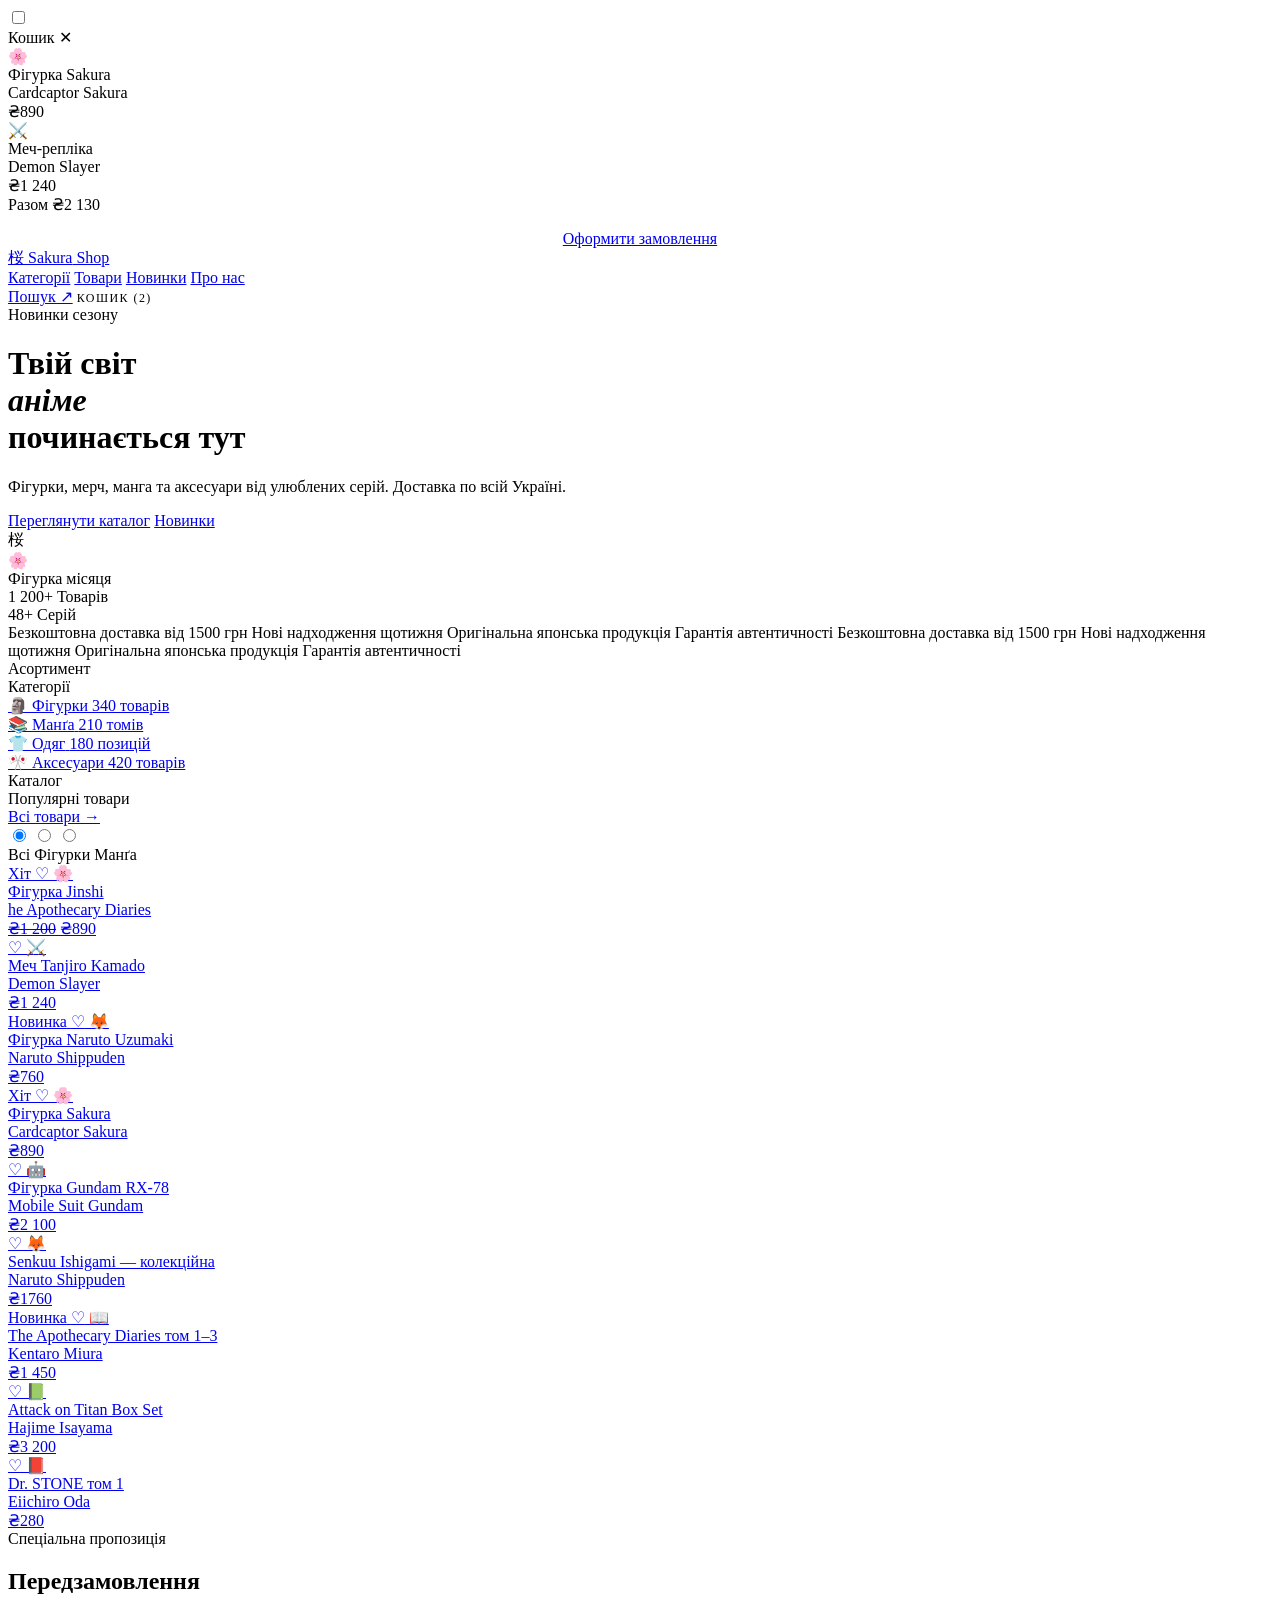
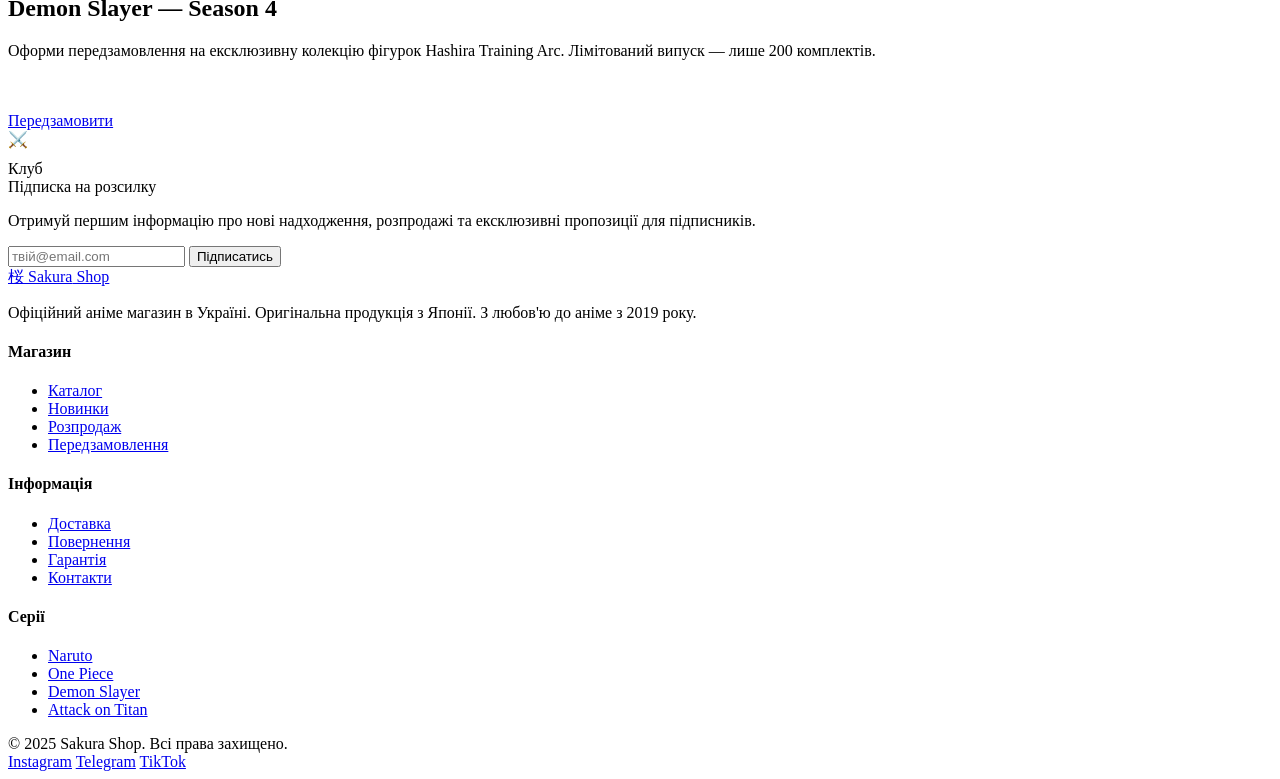
==== index.html @ bc4afb94 "Update navigation links in index.html" ====
<!DOCTYPE html>
<html lang="uk">

<head>
  <meta charset="UTF-8">
  <meta name="viewport" content="width=device-width, initial-scale=1.0">
  <title>Sakura Shop — аніме магазин</title>
  <link
    href="https://fonts.googleapis.com/css2?family=Shippori+Mincho:wght@400;700&family=Montserrat:wght@300;400;500&display=swap"
    rel="stylesheet">
    <link rel="stylesheet" rel="style.css">


</head>
<body>

  <!-- Cart toggle -->
  <input type="checkbox" class="cart-toggle" id="cartToggle">
  <div class="cart-overlay">
    <div class="cart-drawer">
      <div class="cart-header">
        <span class="cart-title">Кошик</span>
        <label for="cartToggle" class="cart-close" style="cursor:pointer;">✕</label>
      </div>
      <div class="cart-item">
        <div class="cart-item-img">🌸</div>
        <div class="cart-item-info">
          <div class="cart-item-name">Фігурка Sakura</div>
          <div class="cart-item-series">Cardcaptor Sakura</div>
          <div class="cart-item-price">₴890</div>
        </div>
      </div>
      <div class="cart-item">
        <div class="cart-item-img">⚔️</div>
        <div class="cart-item-info">
          <div class="cart-item-name">Меч-репліка</div>
          <div class="cart-item-series">Demon Slayer</div>
          <div class="cart-item-price">₴1 240</div>
        </div>
      </div>
      <div class="cart-total">
        <span>Разом</span>
        <span>₴2 130</span>
      </div>
      <a href="#" class="btn-primary" style="width:100%;text-align:center;display:block;margin-top:1rem;">Оформити
        замовлення</a>
    </div>
  </div>

  <!-- HEADER -->
  <header>
    <a href="index.html" class="logo">桜 <span>Sakura</span> Shop</a>
    <nav>
      <a href="#categories">Категорії</a>
      <a href="products.html">Товари</a>
      <a href="new.htnml">Новинки</a>
      <a href="#">Про нас</a>
    </nav>
    <div class="nav-icon">
      <a href="#">Пошук ↗</a>
      <label for="cartToggle" style="cursor:pointer;font-size:0.75rem;letter-spacing:0.12em;text-transform:uppercase;color:var(--fog);transition:color 0.3s;" data-tip="2 товари">
      Кошик (2)
    </label>
    </div>
  </header>

  <!-- HERO -->
  <div class="hero">
    <div class="hero-text">
      <span class="hero-label">Новинки сезону</span>
      <h1 class="hero-title">Твій світ<br><em>аніме</em><br>починається тут</h1>
      <p class="hero-sub">Фігурки, мерч, мангa та аксесуари від улюблених серій. Доставка по всій Україні.</p>
      <div>
        <a href="#products" class="btn-primary">Переглянути каталог</a>
        <a href="#new" class="btn-outline">Новинки</a>
      </div>
    </div>
    <div class="hero-visual">
      <span class="hero-bg-text">桜</span>
      <div class="hero-card">
        <div class="hero-product-img">🌸</div>
        <div class="hero-product-label">Фігурка місяця</div>
      </div>
      <div class="hero-stats">
        <div class="stat">
          <span class="stat-num">1 200+</span>
          <span class="stat-lbl">Товарів</span>
        </div>
        <div class="stat">
          <span class="stat-num">48+</span>
          <span class="stat-lbl">Серій</span>
        </div>
      </div>
    </div>
  </div>

  <!-- MARQUEE -->
  <div class="marquee-wrap">
    <div class="marquee-track">
      <span class="marquee-item"><span class="marquee-dot"></span>Безкоштовна доставка від 1500 грн</span>
      <span class="marquee-item"><span class="marquee-dot"></span>Нові надходження щотижня</span>
      <span class="marquee-item"><span class="marquee-dot"></span>Оригінальна японська продукція</span>
      <span class="marquee-item"><span class="marquee-dot"></span>Гарантія автентичності</span>
      <span class="marquee-item"><span class="marquee-dot"></span>Безкоштовна доставка від 1500 грн</span>
      <span class="marquee-item"><span class="marquee-dot"></span>Нові надходження щотижня</span>
      <span class="marquee-item"><span class="marquee-dot"></span>Оригінальна японська продукція</span>
      <span class="marquee-item"><span class="marquee-dot"></span>Гарантія автентичності</span>
    </div>
  </div>

  <!-- CATEGORIES -->
  <section id="categories">
    <div class="section-label">Асортимент</div>
    <div class="section-title">Категорії</div>
    <div class="categories-grid">
      <a href="#" class="cat-card">
        <div class="cat-overlay"></div>
        <span class="cat-emoji">🗿</span>
        <span class="cat-name">Фігурки</span>
        <span class="cat-count">340 товарів</span>
      </a>
      <a href="#" class="cat-card">
        <div class="cat-overlay"></div>
        <span class="cat-emoji">📚</span>
        <span class="cat-name">Манґа</span>
        <span class="cat-count">210 томів</span>
      </a>
      <a href="#" class="cat-card">
        <div class="cat-overlay"></div>
        <span class="cat-emoji">👕</span>
        <span class="cat-name">Одяг</span>
        <span class="cat-count">180 позицій</span>
      </a>
      <a href="#" class="cat-card">
        <div class="cat-overlay"></div>
        <span class="cat-emoji">🎌</span>
        <span class="cat-name">Аксесуари</span>
        <span class="cat-count">420 товарів</span>
      </a>
    </div>
  </section>

  <!-- PRODUCTS with TABS (CSS only) -->
  <section id="products" class="products-section">
    <div class="products-header">
      <div>
        <div class="section-label">Каталог</div>
        <div class="section-title">Популярні товари</div>
      </div>
      <a href="#" class="see-all">Всі товари →</a>
    </div>

    <input type="radio" name="tabs" id="tab1" class="tab-radio" checked>
    <input type="radio" name="tabs" id="tab2" class="tab-radio">
    <input type="radio" name="tabs" id="tab3" class="tab-radio">

    <div class="tabs-nav">
      <label for="tab1" class="tab-label lbl1">Всі</label>
      <label for="tab2" class="tab-label lbl2">Фігурки</label>
      <label for="tab3" class="tab-label lbl3">Манґа</label>
    </div>

    <div class="tab-content">
      <!-- TAB 1 -->
      <div class="tab-panel panel1">
        <a href="#" class="product-card">
          <div class="product-img">
            <span class="product-badge">Хіт</span>
            <span class="product-wishlist">♡</span>
            🌸
          </div>
          <div class="product-name">Фігурка Jinshi</div>
          <div class="product-series">he Apothecary Diaries</div>
          <div class="product-price"><s>₴1 200</s> ₴890</div>
        </a>
        <a href="#" class="product-card">
          <div class="product-img">
            <span class="product-wishlist">♡</span>
            ⚔️
          </div>
          <div class="product-name">Меч Tanjiro Kamado</div>
          <div class="product-series">Demon Slayer</div>
          <div class="product-price">₴1 240</div>
        </a>
        <a href="#" class="product-card">
          <div class="product-img">
            <span class="product-badge">Новинка</span>
            <span class="product-wishlist">♡</span>
            🦊
          </div>
          <div class="product-name">Фігурка Naruto Uzumaki</div>
          <div class="product-series">Naruto Shippuden</div>
          <div class="product-price">₴760</div>
        </a>
      </div>
      <!-- TAB 2 -->
      <div class="tab-panel panel2">
        <a href="#" class="product-card">
          <div class="product-img">
            <span class="product-badge">Хіт</span>
            <span class="product-wishlist">♡</span>
            🌸
          </div>
          <div class="product-name">Фігурка Sakura</div>
          <div class="product-series">Cardcaptor Sakura</div>
          <div class="product-price">₴890</div>
        </a>
        <a href="#" class="product-card">
          <div class="product-img">
            <span class="product-wishlist">♡</span>
            🤖
          </div>
          <div class="product-name">Фігурка Gundam RX-78</div>
          <div class="product-series">Mobile Suit Gundam</div>
          <div class="product-price">₴2 100</div>
        </a>
        <a href="#" class="product-card">
          <div class="product-img">
            <span class="product-wishlist">♡</span>
            🦊
          </div>
          <div class="product-name">Senkuu Ishigami — колекційна</div>
          <div class="product-series">Naruto Shippuden</div>
          <div class="product-price">₴1760</div>
        </a>
      </div>
      <!-- TAB 3 -->
      <div class="tab-panel panel3">
        <a href="#" class="product-card">
          <div class="product-img">
            <span class="product-badge">Новинка</span>
            <span class="product-wishlist">♡</span>
            📖
          </div>
          <div class="product-name">The Apothecary Diaries том 1–3</div>
          <div class="product-series">Kentaro Miura</div>
          <div class="product-price">₴1 450</div>
        </a>
        <a href="#" class="product-card">
          <div class="product-img">
            <span class="product-wishlist">♡</span>
            📗
          </div>
          <div class="product-name">Attack on Titan Box Set</div>
          <div class="product-series">Hajime Isayama</div>
          <div class="product-price">₴3 200</div>
        </a>
        <a href="#" class="product-card">
          <div class="product-img">
            <span class="product-wishlist">♡</span>
            📕
          </div>
          <div class="product-name">Dr. STONE том 1</div>
          <div class="product-series">Eiichiro Oda</div>
          <div class="product-price">₴280</div>
        </a>
      </div>
    </div>
  </section>

  <!-- BANNER -->
  <div class="banner" id="new">
    <div>
      <div class="banner-label">Спеціальна пропозиція</div>
      <h2 class="banner-title">Передзамовлення<br>Demon Slayer — Season 4</h2>
      <p class="banner-sub">Оформи передзамовлення на ексклюзивну колекцію фігурок Hashira Training Arc. Лімітований
        випуск — лише 200 комплектів.</p>
      <br><br>
      <a href="#" class="btn-light">Передзамовити</a>
    </div>
    <div class="banner-right">
      <span class="banner-emoji">⚔️</span>
      <div style="font-size:0.65rem;letter-spacing:0.2em;text-transform:uppercase;color:rgba(255,255,255,0.4);">
        Залишилось 87 місць</div>
    </div>
  </div>

  <!-- NEWSLETTER -->
  <div class="newsletter">
    <div class="section-label">Клуб</div>
    <div class="section-title">Підписка на розсилку</div>
    <p>Отримуй першим інформацію про нові надходження, розпродажі та ексклюзивні пропозиції для підписників.</p>
    <div class="email-row">
      <input type="email" placeholder="твій@email.com">
      <button type="button">Підписатись</button>
    </div>
  </div>

  <!-- FOOTER -->
  <footer>
    <div class="footer-grid">
      <div class="footer-brand">
        <a href="#" class="logo">桜 <span>Sakura</span> Shop</a>
        <p class="footer-desc">Офіційний аніме магазин в Україні. Оригінальна продукція з Японії. З любов'ю до аніме з
          2019 року.</p>
      </div>
      <div class="footer-col">
        <h4>Магазин</h4>
        <ul>
          <li><a href="#">Каталог</a></li>
          <li><a href="#">Новинки</a></li>
          <li><a href="#">Розпродаж</a></li>
          <li><a href="#">Передзамовлення</a></li>
        </ul>
      </div>
      <div class="footer-col">
        <h4>Інформація</h4>
        <ul>
          <li><a href="#">Доставка</a></li>
          <li><a href="#">Повернення</a></li>
          <li><a href="#">Гарантія</a></li>
          <li><a href="#">Контакти</a></li>
        </ul>
      </div>
      <div class="footer-col">
        <h4>Серії</h4>
        <ul>
          <li><a href="#">Naruto</a></li>
          <li><a href="#">One Piece</a></li>
          <li><a href="#">Demon Slayer</a></li>
          <li><a href="#">Attack on Titan</a></li>
        </ul>
      </div>
    </div>
    <div class="footer-bottom">
      <span>© 2025 Sakura Shop. Всі права захищено.</span>
      <div class="socials">
        <a href="#">Instagram</a>
        <a href="#">Telegram</a>
        <a href="#">TikTok</a>
      </div>
    </div>
  </footer>


</body>

</html>
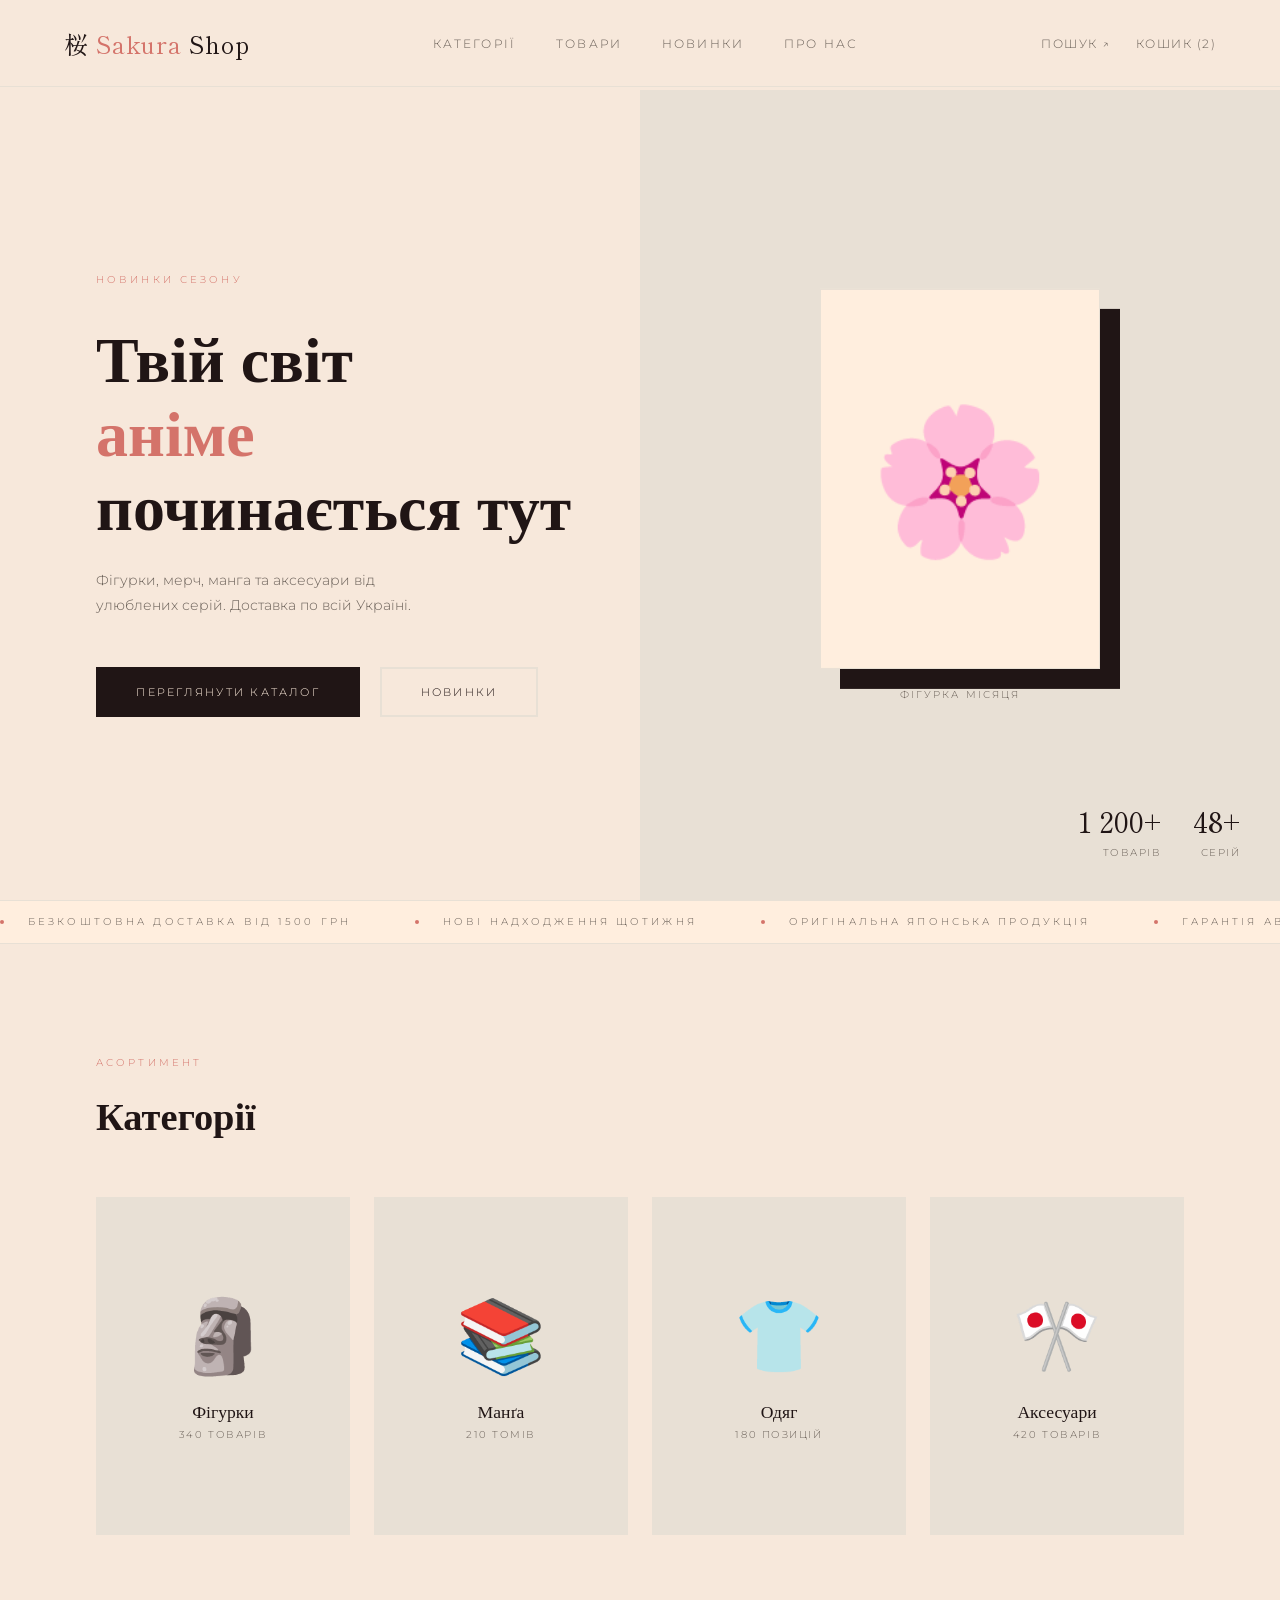
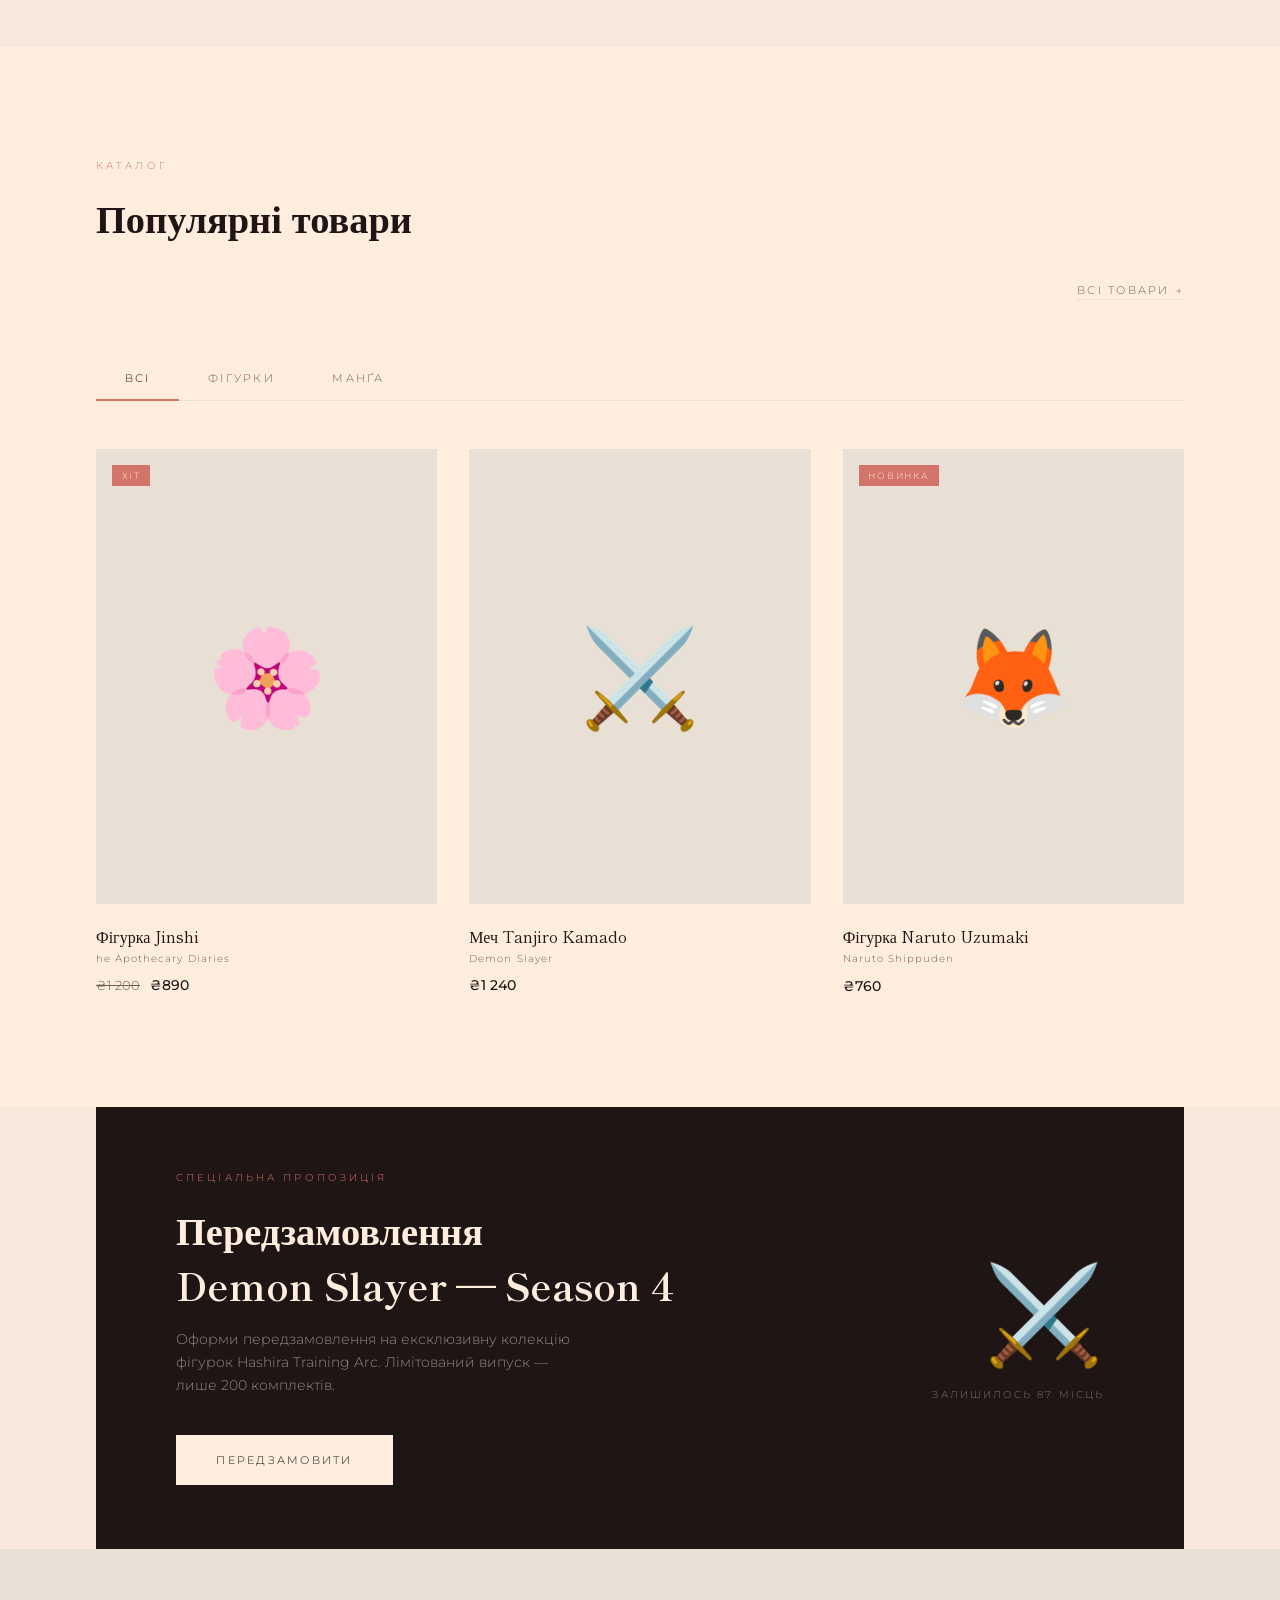
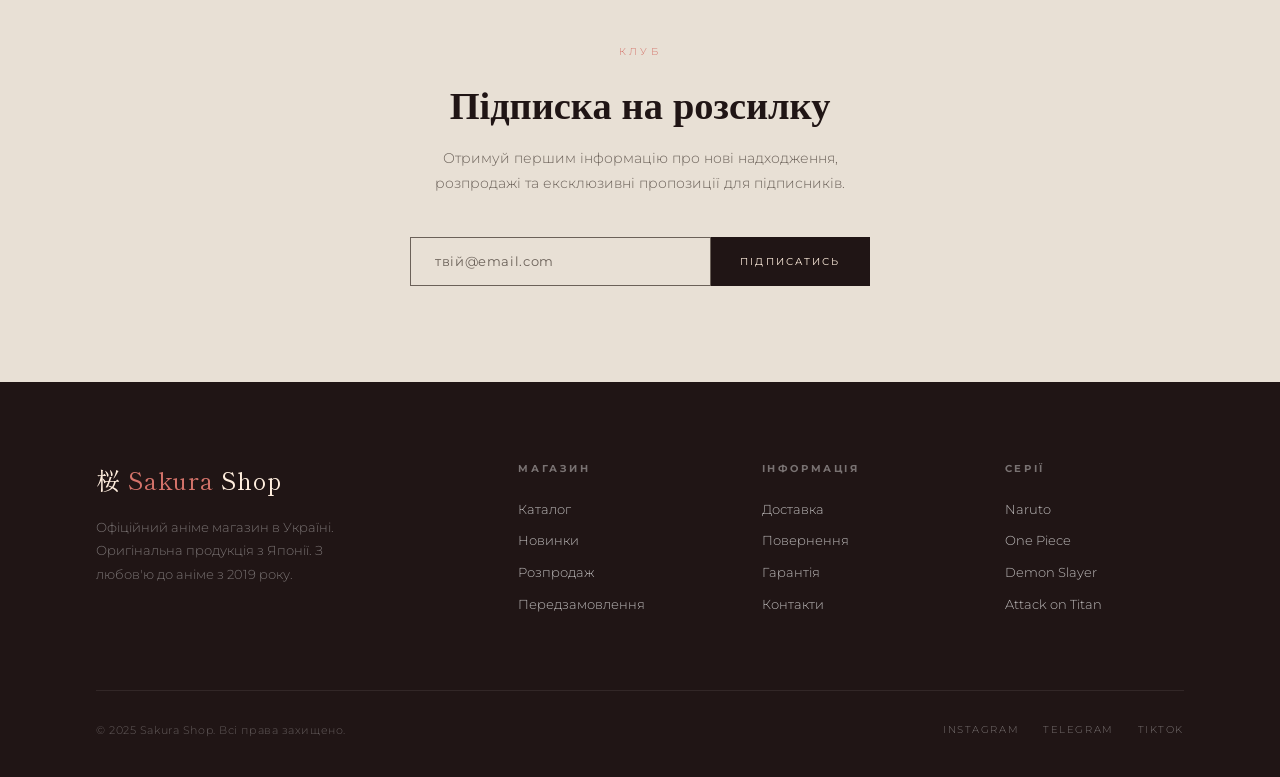
==== commit 1c25eec4: "Update index.html" ====
--- a/index.html
+++ b/index.html
@@ -8,7 +8,7 @@
   <link
     href="https://fonts.googleapis.com/css2?family=Shippori+Mincho:wght@400;700&family=Montserrat:wght@300;400;500&display=swap"
     rel="stylesheet">
-    <link rel="stylesheet" rel="style.css">
+    <link rel="stylesheet" href="style.css">
 
 
 </head>
@@ -53,7 +53,7 @@
     <nav>
       <a href="#categories">Категорії</a>
       <a href="products.html">Товари</a>
-      <a href="new.htnml">Новинки</a>
+      <a href="news.html">Новинки</a>
       <a href="#">Про нас</a>
     </nav>
     <div class="nav-icon">
--- a/style.css
+++ b/style.css
@@ -0,0 +1,1044 @@
+body {
+    font-family: sans-serif;
+}
+  :root {
+      --ink: #201515;
+      --paper: #f7e8db;
+      --dust: #e8e0d5;
+      --blush: #d4736a;
+      --fog: #6b6159;
+      --white: #ffeede;
+    }
+
+    *,
+    *::before,
+    *::after {
+      box-sizing: border-box;
+      margin: 0;
+      padding: 0;
+    }
+
+    html {
+      scroll-behavior: smooth;
+    }
+
+    body {
+      background: var(--paper);
+      color: var(--ink);
+      font-family: 'Montserrat', sans-serif;
+      font-weight: 300;
+      overflow-x: hidden;
+    }
+
+
+
+    /* ─── HEADER ─── */
+    header {
+      position: fixed;
+      top: 0;
+      left: 0;
+      right: 0;
+      z-index: 100;
+      display: flex;
+      align-items: center;
+      justify-content: space-between;
+      padding: 1.6rem 4rem;
+      background: var(--paper);
+      border-bottom: 1px solid var(--dust);
+      animation: fadeDown 0.8s ease both;
+    }
+
+    .logo {
+      font-family: 'Shippori Mincho', serif;
+      font-size: 1.5rem;
+      letter-spacing: 0.04em;
+      color: var(--ink);
+      text-decoration: none;
+    }
+
+    .logo span {
+      color: var(--blush);
+    }
+
+    nav {
+      display: flex;
+      gap: 2.5rem;
+      list-style: none;
+    }
+
+    nav a {
+      font-size: 0.75rem;
+      letter-spacing: 0.18em;
+      text-transform: uppercase;
+      color: var(--fog);
+      text-decoration: none;
+      position: relative;
+      transition: color 0.3s;
+    }
+
+    nav a::after {
+      content: '';
+      position: absolute;
+      bottom: -2px;
+      left: 0;
+      width: 0;
+      height: 1px;
+      background: var(--blush);
+      transition: width 0.3s ease;
+    }
+
+    nav a:hover {
+      color: var(--ink);
+    }
+
+    nav a:hover::after {
+      width: 100%;
+    }
+
+    .nav-icon {
+      display: flex;
+      align-items: center;
+      gap: 1.6rem;
+    }
+
+    .nav-icon a {
+      color: var(--fog);
+      text-decoration: none;
+      font-size: 0.75rem;
+      letter-spacing: 0.12em;
+      text-transform: uppercase;
+      transition: color 0.3s;
+    }
+
+    .nav-icon a:hover {
+      color: var(--blush);
+    }
+
+    /* ─── HERO ─── */
+    .hero {
+      min-height: 100vh;
+      display: grid;
+      grid-template-columns: 1fr 1fr;
+      padding-top: 90px;
+    }
+
+    .hero-text {
+      display: flex;
+      flex-direction: column;
+      justify-content: center;
+      padding: 6rem 4rem 6rem 6rem;
+      animation: fadeLeft 1s ease 0.3s both;
+    }
+
+    .hero-label {
+      font-size: 0.65rem;
+      letter-spacing: 0.3em;
+      text-transform: uppercase;
+      color: var(--blush);
+      margin-bottom: 2rem;
+    }
+
+    .hero-title {
+      font-family: 'Shippori Mincho', serif;
+      font-size: clamp(2.8rem, 5vw, 5rem);
+      line-height: 1.15;
+      font-weight: 700;
+      margin-bottom: 1.8rem;
+    }
+
+    .hero-title em {
+      font-style: normal;
+      color: var(--blush);
+    }
+
+    .hero-sub {
+      font-size: 0.88rem;
+      line-height: 1.8;
+      color: var(--fog);
+      max-width: 360px;
+      margin-bottom: 3rem;
+    }
+
+    .btn-primary {
+      display: inline-block;
+      background: var(--ink);
+      color: var(--white);
+      padding: 1rem 2.4rem;
+      font-size: 0.7rem;
+      letter-spacing: 0.2em;
+      text-transform: uppercase;
+      text-decoration: none;
+      border: 2px solid var(--ink);
+      transition: background 0.3s, color 0.3s;
+    }
+
+    .btn-primary:hover {
+      background: transparent;
+      color: var(--ink);
+    }
+
+    .btn-outline {
+      display: inline-block;
+      background: transparent;
+      color: var(--ink);
+      padding: 1rem 2.4rem;
+      font-size: 0.7rem;
+      letter-spacing: 0.2em;
+      text-transform: uppercase;
+      text-decoration: none;
+      border: 2px solid var(--dust);
+      margin-left: 1rem;
+      transition: border-color 0.3s;
+    }
+
+    .btn-outline:hover {
+      border-color: var(--ink);
+    }
+
+    .hero-visual {
+      position: relative;
+      overflow: hidden;
+      background: var(--dust);
+      animation: fadeRight 1s ease 0.3s both;
+    }
+
+    .hero-bg-text {
+      position: absolute;
+      font-family: 'Shippori Mincho', serif;
+      font-size: 22vw;
+      color: var(--paper);
+      opacity: 0.5;
+      top: 50%;
+      left: 50%;
+      transform: translate(-50%, -50%);
+      white-space: nowrap;
+      pointer-events: none;
+      user-select: none;
+      z-index: 0;
+    }
+
+    .hero-card {
+      position: absolute;
+      top: 50%;
+      left: 50%;
+      transform: translate(-50%, -50%);
+      z-index: 2;
+      text-align: center;
+    }
+
+    .hero-product-img {
+      width: 280px;
+      height: 380px;
+      background: var(--white);
+      border: 1px solid var(--dust);
+      display: flex;
+      align-items: center;
+      justify-content: center;
+      font-size: 9rem;
+      box-shadow: 20px 20px 0 var(--ink);
+      animation: float 4s ease-in-out infinite;
+    }
+
+    .hero-product-label {
+      margin-top: 1.2rem;
+      font-size: 0.65rem;
+      letter-spacing: 0.2em;
+      text-transform: uppercase;
+      color: var(--fog);
+    }
+
+    .hero-stats {
+      position: absolute;
+      bottom: 2.5rem;
+      right: 2.5rem;
+      display: flex;
+      gap: 2rem;
+      z-index: 3;
+    }
+
+    .stat {
+      text-align: right;
+    }
+
+    .stat-num {
+      font-family: 'Shippori Mincho', serif;
+      font-size: 1.8rem;
+      color: var(--ink);
+      display: block;
+    }
+
+    .stat-lbl {
+      font-size: 0.6rem;
+      letter-spacing: 0.15em;
+      text-transform: uppercase;
+      color: var(--fog);
+    }
+
+    /* ─── MARQUEE ─── */
+    .marquee-wrap {
+      border-top: 1px solid var(--dust);
+      border-bottom: 1px solid var(--dust);
+      overflow: hidden;
+      padding: 0.9rem 0;
+      background: var(--white);
+    }
+
+    .marquee-track {
+      display: flex;
+      gap: 4rem;
+      animation: marquee 22s linear infinite;
+      width: max-content;
+    }
+
+    .marquee-item {
+      font-size: 0.65rem;
+      letter-spacing: 0.3em;
+      text-transform: uppercase;
+      color: var(--fog);
+      white-space: nowrap;
+      display: flex;
+      align-items: center;
+      gap: 1.5rem;
+    }
+
+    .marquee-dot {
+      width: 4px;
+      height: 4px;
+      background: var(--blush);
+      border-radius: 50%;
+      flex-shrink: 0;
+    }
+
+    /* ─── CATEGORIES ─── */
+    section {
+      padding: 7rem 6rem;
+    }
+
+    .section-label {
+      font-size: 0.65rem;
+      letter-spacing: 0.3em;
+      text-transform: uppercase;
+      color: var(--blush);
+      margin-bottom: 1rem;
+    }
+
+    .section-title {
+      font-family: 'Shippori Mincho', serif;
+      font-size: clamp(1.8rem, 3vw, 2.8rem);
+      margin-bottom: 3.5rem;
+      font-weight: 700;
+    }
+
+    .categories-grid {
+      display: grid;
+      grid-template-columns: repeat(4, 1fr);
+      gap: 1.5rem;
+    }
+
+    .cat-card {
+      position: relative;
+      aspect-ratio: 3/4;
+      background: var(--dust);
+      overflow: hidden;
+      display: flex;
+      flex-direction: column;
+      align-items: center;
+      justify-content: center;
+      text-decoration: none;
+      color: var(--ink);
+      border: 1px solid transparent;
+      transition: border-color 0.4s, box-shadow 0.4s;
+    }
+
+    .cat-card:hover {
+      border-color: var(--ink);
+      box-shadow: 8px 8px 0 var(--ink);
+    }
+
+    .cat-emoji {
+      font-size: 4.5rem;
+      margin-bottom: 1.2rem;
+      transition: transform 0.4s cubic-bezier(0.34, 1.56, 0.64, 1);
+    }
+
+    .cat-card:hover .cat-emoji {
+      transform: scale(1.15) translateY(-6px);
+    }
+
+    .cat-name {
+      font-family: 'Shippori Mincho', serif;
+      font-size: 1.1rem;
+      margin-bottom: 0.3rem;
+    }
+
+    .cat-count {
+      font-size: 0.65rem;
+      letter-spacing: 0.15em;
+      text-transform: uppercase;
+      color: var(--fog);
+    }
+
+    .cat-overlay {
+      position: absolute;
+      inset: 0;
+      background: var(--ink);
+      opacity: 0;
+      transition: opacity 0.4s;
+    }
+
+    .cat-card:hover .cat-overlay {
+      opacity: 0.04;
+    }
+
+    /* ─── PRODUCTS ─── */
+    .products-section {
+      background: var(--white);
+    }
+
+    .products-header {
+      display: flex;
+      align-items: flex-end;
+      justify-content: space-between;
+      margin-bottom: 3.5rem;
+    }
+
+    .see-all {
+      font-size: 0.7rem;
+      letter-spacing: 0.2em;
+      text-transform: uppercase;
+      color: var(--fog);
+      text-decoration: none;
+      border-bottom: 1px solid var(--dust);
+      padding-bottom: 2px;
+      transition: color 0.3s, border-color 0.3s;
+    }
+
+    .see-all:hover {
+      color: var(--blush);
+      border-color: var(--blush);
+    }
+
+    .products-grid {
+      display: grid;
+      grid-template-columns: repeat(3, 1fr);
+      gap: 2rem;
+    }
+
+    .product-card {
+      text-decoration: none;
+      color: var(--ink);
+      display: block;
+    }
+
+    .product-img {
+      aspect-ratio: 3/4;
+      background: var(--dust);
+      display: flex;
+      align-items: center;
+      justify-content: center;
+      font-size: 6rem;
+      margin-bottom: 1.2rem;
+      overflow: hidden;
+      position: relative;
+      transition: box-shadow 0.4s;
+    }
+
+    .product-card:hover .product-img {
+      box-shadow: 6px 6px 0 var(--ink);
+    }
+
+    .product-badge {
+      position: absolute;
+      top: 1rem;
+      left: 1rem;
+      background: var(--blush);
+      color: var(--white);
+      font-size: 0.55rem;
+      letter-spacing: 0.2em;
+      text-transform: uppercase;
+      padding: 0.3rem 0.6rem;
+    }
+
+    .product-wishlist {
+      position: absolute;
+      top: 1rem;
+      right: 1rem;
+      width: 34px;
+      height: 34px;
+      background: var(--white);
+      border: 1px solid var(--dust);
+      display: flex;
+      align-items: center;
+      justify-content: center;
+      font-size: 1rem;
+      opacity: 0;
+      transition: opacity 0.3s;
+    }
+
+    .product-card:hover .product-wishlist {
+      opacity: 1;
+    }
+
+    .product-name {
+      font-family: 'Shippori Mincho', serif;
+      font-size: 1rem;
+      margin-bottom: 0.3rem;
+    }
+
+    .product-series {
+      font-size: 0.65rem;
+      letter-spacing: 0.1em;
+      color: var(--fog);
+      margin-bottom: 0.7rem;
+    }
+
+    .product-price {
+      font-size: 0.9rem;
+      font-weight: 500;
+    }
+
+    .product-price s {
+      color: var(--fog);
+      font-weight: 300;
+      margin-right: 0.4rem;
+      font-size: 0.8rem;
+    }
+
+    /* ─── TABS (CSS ONLY) ─── */
+    .tabs-wrap {
+      margin-bottom: 3rem;
+    }
+
+    .tab-radio {
+      display: none;
+    }
+
+    .tabs-nav {
+      display: flex;
+      gap: 0;
+      border-bottom: 1px solid var(--dust);
+      margin-bottom: 3rem;
+    }
+
+    .tab-label {
+      font-size: 0.7rem;
+      letter-spacing: 0.2em;
+      text-transform: uppercase;
+      padding: 0.9rem 1.8rem;
+      cursor: pointer;
+      color: var(--fog);
+      border-bottom: 2px solid transparent;
+      margin-bottom: -1px;
+      transition: color 0.3s;
+    }
+
+    #tab1:checked~.tabs-nav .lbl1,
+    #tab2:checked~.tabs-nav .lbl2,
+    #tab3:checked~.tabs-nav .lbl3 {
+      color: var(--ink);
+      border-bottom-color: var(--blush);
+    }
+
+    .tab-panel {
+      display: none;
+    }
+
+    #tab1:checked~.tab-content .panel1,
+    #tab2:checked~.tab-content .panel2,
+    #tab3:checked~.tab-content .panel3 {
+      display: grid;
+      grid-template-columns: repeat(3, 1fr);
+      gap: 2rem;
+    }
+
+    /* ─── BANNER ─── */
+    .banner {
+      margin: 0 6rem;
+      background: var(--ink);
+      color: var(--white);
+      display: grid;
+      grid-template-columns: 1fr auto;
+      align-items: center;
+      padding: 4rem 5rem;
+      gap: 3rem;
+    }
+
+    .banner-label {
+      font-size: 0.65rem;
+      letter-spacing: 0.3em;
+      text-transform: uppercase;
+      color: var(--blush);
+      margin-bottom: 1rem;
+    }
+
+    .banner-title {
+      font-family: 'Shippori Mincho', serif;
+      font-size: clamp(1.6rem, 3vw, 2.5rem);
+      margin-bottom: 1rem;
+      font-weight: 700;
+    }
+
+    .banner-sub {
+      font-size: 0.85rem;
+      color: rgba(255, 255, 255, 0.5);
+      line-height: 1.7;
+      max-width: 400px;
+    }
+
+    .banner-right {
+      text-align: right;
+    }
+
+    .banner-emoji {
+      font-size: 6rem;
+      display: block;
+      margin-bottom: 1rem;
+    }
+
+    .btn-light {
+      display: inline-block;
+      background: var(--white);
+      color: var(--ink);
+      padding: 1rem 2.4rem;
+      font-size: 0.7rem;
+      letter-spacing: 0.2em;
+      text-transform: uppercase;
+      text-decoration: none;
+      border: 2px solid var(--white);
+      transition: background 0.3s, color 0.3s;
+    }
+
+    .btn-light:hover {
+      background: transparent;
+      color: var(--white);
+    }
+
+    /* ─── NEWSLETTER ─── */
+    .newsletter {
+      text-align: center;
+      background: var(--dust);
+      padding: 6rem 4rem;
+    }
+
+    .newsletter .section-title {
+      margin-bottom: 1rem;
+    }
+
+    .newsletter p {
+      color: var(--fog);
+      font-size: 0.88rem;
+      line-height: 1.8;
+      max-width: 420px;
+      margin: 0 auto 2.5rem;
+    }
+
+    .email-row {
+      display: flex;
+      max-width: 460px;
+      margin: 0 auto;
+    }
+
+    .email-row input {
+      flex: 1;
+      padding: 1rem 1.5rem;
+      border: 1px solid var(--fog);
+      background: transparent;
+      font-family: 'Montserrat', sans-serif;
+      font-size: 0.8rem;
+      color: var(--ink);
+      outline: none;
+      transition: border-color 0.3s;
+    }
+
+    .email-row input:focus {
+      border-color: var(--ink);
+    }
+
+    .email-row input::placeholder {
+      color: var(--fog);
+      letter-spacing: 0.05em;
+    }
+
+    .email-row button {
+      padding: 1rem 1.8rem;
+      background: var(--ink);
+      color: var(--white);
+      border: 1px solid var(--ink);
+      font-family: 'Montserrat', sans-serif;
+      font-size: 0.65rem;
+      letter-spacing: 0.2em;
+      text-transform: uppercase;
+      cursor: pointer;
+      transition: background 0.3s, color 0.3s;
+    }
+
+    .email-row button:hover {
+      background: var(--blush);
+      border-color: var(--blush);
+    }
+
+    /* ─── FOOTER ─── */
+    footer {
+      background: var(--ink);
+      color: var(--white);
+      padding: 5rem 6rem 2.5rem;
+    }
+
+    .footer-grid {
+      display: grid;
+      grid-template-columns: 2fr 1fr 1fr 1fr;
+      gap: 4rem;
+      margin-bottom: 4rem;
+    }
+
+    .footer-brand .logo {
+      color: var(--white);
+    }
+
+    .footer-desc {
+      font-size: 0.82rem;
+      color: rgba(255, 255, 255, 0.4);
+      line-height: 1.8;
+      margin-top: 1.2rem;
+      max-width: 240px;
+    }
+
+    .footer-col h4 {
+      font-size: 0.65rem;
+      letter-spacing: 0.25em;
+      text-transform: uppercase;
+      color: rgba(255, 255, 255, 0.4);
+      margin-bottom: 1.5rem;
+    }
+
+    .footer-col ul {
+      list-style: none;
+    }
+
+    .footer-col ul li {
+      margin-bottom: 0.8rem;
+    }
+
+    .footer-col ul a {
+      font-size: 0.82rem;
+      color: rgba(255, 255, 255, 0.7);
+      text-decoration: none;
+      transition: color 0.3s;
+    }
+
+    .footer-col ul a:hover {
+      color: var(--blush);
+    }
+
+    .footer-bottom {
+      display: flex;
+      align-items: center;
+      justify-content: space-between;
+      padding-top: 2rem;
+      border-top: 1px solid rgba(255, 255, 255, 0.08);
+      font-size: 0.7rem;
+      color: rgba(255, 255, 255, 0.3);
+      letter-spacing: 0.05em;
+    }
+
+    .socials {
+      display: flex;
+      gap: 1.5rem;
+    }
+
+    .socials a {
+      color: rgba(255, 255, 255, 0.4);
+      text-decoration: none;
+      font-size: 0.65rem;
+      letter-spacing: 0.15em;
+      text-transform: uppercase;
+      transition: color 0.3s;
+    }
+
+    .socials a:hover {
+      color: var(--blush);
+    }
+
+    /* ─── SCROLLBAR ─── */
+    ::-webkit-scrollbar {
+      width: 4px;
+    }
+
+    ::-webkit-scrollbar-track {
+      background: var(--paper);
+    }
+
+    ::-webkit-scrollbar-thumb {
+      background: var(--dust);
+    }
+
+    ::-webkit-scrollbar-thumb:hover {
+      background: var(--fog);
+    }
+
+    /* ─── ANIMATIONS ─── */
+    @keyframes fadeDown {
+      from {
+        opacity: 0;
+        transform: translateY(-20px);
+      }
+
+      to {
+        opacity: 1;
+        transform: translateY(0);
+      }
+    }
+
+    @keyframes fadeLeft {
+      from {
+        opacity: 0;
+        transform: translateX(-30px);
+      }
+
+      to {
+        opacity: 1;
+        transform: translateX(0);
+      }
+    }
+
+    @keyframes fadeRight {
+      from {
+        opacity: 0;
+        transform: translateX(30px);
+      }
+
+      to {
+        opacity: 1;
+        transform: translateX(0);
+      }
+    }
+
+    @keyframes float {
+
+      0%,
+      100% {
+        transform: translateY(0);
+      }
+
+      50% {
+        transform: translateY(-14px);
+      }
+    }
+
+    @keyframes marquee {
+      from {
+        transform: translateX(0);
+      }
+
+      to {
+        transform: translateX(-50%);
+      }
+    }
+
+    /* ─── HOVER LINE ─── */
+    .underline-anim {
+      position: relative;
+      display: inline-block;
+    }
+
+    .underline-anim::after {
+      content: '';
+      position: absolute;
+      bottom: -3px;
+      left: 0;
+      width: 0;
+      height: 1px;
+      background: var(--blush);
+      transition: width 0.4s ease;
+    }
+
+    .underline-anim:hover::after {
+      width: 100%;
+    }
+
+    /* ─── TOOLTIP ─── */
+    [data-tip] {
+      position: relative;
+    }
+
+    [data-tip]::before {
+      content: attr(data-tip);
+      position: absolute;
+      bottom: calc(100% + 8px);
+      left: 50%;
+      transform: translateX(-50%);
+      background: var(--ink);
+      color: var(--white);
+      font-size: 0.6rem;
+      letter-spacing: 0.1em;
+      padding: 0.3rem 0.6rem;
+      white-space: nowrap;
+      opacity: 0;
+      pointer-events: none;
+      transition: opacity 0.2s;
+    }
+
+    [data-tip]:hover::before {
+      opacity: 1;
+    }
+
+    /* ─── CHECKBOX CART ─── */
+    .cart-toggle {
+      display: none;
+    }
+
+    .cart-overlay {
+      position: fixed;
+      inset: 0;
+      background: rgba(26, 26, 26, 0.5);
+      z-index: 200;
+      opacity: 0;
+      pointer-events: none;
+      transition: opacity 0.4s;
+    }
+
+    .cart-toggle:checked~.cart-overlay {
+      opacity: 1;
+      pointer-events: all;
+    }
+
+    .cart-drawer {
+      position: fixed;
+      top: 0;
+      right: -420px;
+      width: 400px;
+      height: 100%;
+      background: var(--white);
+      z-index: 201;
+      padding: 2.5rem;
+      transition: right 0.4s cubic-bezier(0.4, 0, 0.2, 1);
+      overflow-y: auto;
+    }
+
+    .cart-toggle:checked~.cart-overlay .cart-drawer {
+      right: 0;
+    }
+
+    .cart-header {
+      display: flex;
+      align-items: center;
+      justify-content: space-between;
+      margin-bottom: 2rem;
+      padding-bottom: 1rem;
+      border-bottom: 1px solid var(--dust);
+    }
+
+    .cart-title {
+      font-family: 'Shippori Mincho', serif;
+      font-size: 1.3rem;
+    }
+
+    .cart-close {
+      font-size: 1.2rem;
+      cursor: pointer;
+      color: var(--fog);
+      background: none;
+      border: none;
+      font-family: inherit;
+    }
+
+    .cart-item {
+      display: flex;
+      gap: 1rem;
+      padding: 1rem 0;
+      border-bottom: 1px solid var(--dust);
+    }
+
+    .cart-item-img {
+      width: 70px;
+      height: 90px;
+      background: var(--dust);
+      display: flex;
+      align-items: center;
+      justify-content: center;
+      font-size: 2.5rem;
+      flex-shrink: 0;
+    }
+
+    .cart-item-info {
+      flex: 1;
+    }
+
+    .cart-item-name {
+      font-family: 'Shippori Mincho', serif;
+      font-size: 0.95rem;
+      margin-bottom: 0.3rem;
+    }
+
+    .cart-item-series {
+      font-size: 0.65rem;
+      color: var(--fog);
+      letter-spacing: 0.05em;
+      margin-bottom: 0.5rem;
+    }
+
+    .cart-item-price {
+      font-size: 0.9rem;
+      font-weight: 500;
+    }
+
+    .cart-total {
+      display: flex;
+      justify-content: space-between;
+      padding: 1.5rem 0;
+      font-family: 'Shippori Mincho', serif;
+      font-size: 1.1rem;
+      border-top: 1px solid var(--dust);
+      margin-top: 1rem;
+    }
+
+    /* MOBILE */
+    @media (max-width: 900px) {
+      header {
+        padding: 1.2rem 2rem;
+      }
+
+      nav {
+        display: none;
+      }
+
+      .hero {
+        grid-template-columns: 1fr;
+      }
+
+      .hero-visual {
+        min-height: 50vh;
+      }
+
+      .hero-text {
+        padding: 3rem 2rem;
+      }
+
+      section {
+        padding: 4rem 2rem;
+      }
+
+      .categories-grid {
+        grid-template-columns: repeat(2, 1fr);
+      }
+
+      .products-grid {
+        grid-template-columns: repeat(2, 1fr);
+      }
+
+      .footer-grid {
+        grid-template-columns: 1fr;
+        gap: 2rem;
+      }
+
+      .banner {
+        margin: 0 2rem;
+        padding: 3rem 2rem;
+        grid-template-columns: 1fr;
+      }
+
+      .banner-right {
+        display: none;
+      }
+    }
+  </style>
